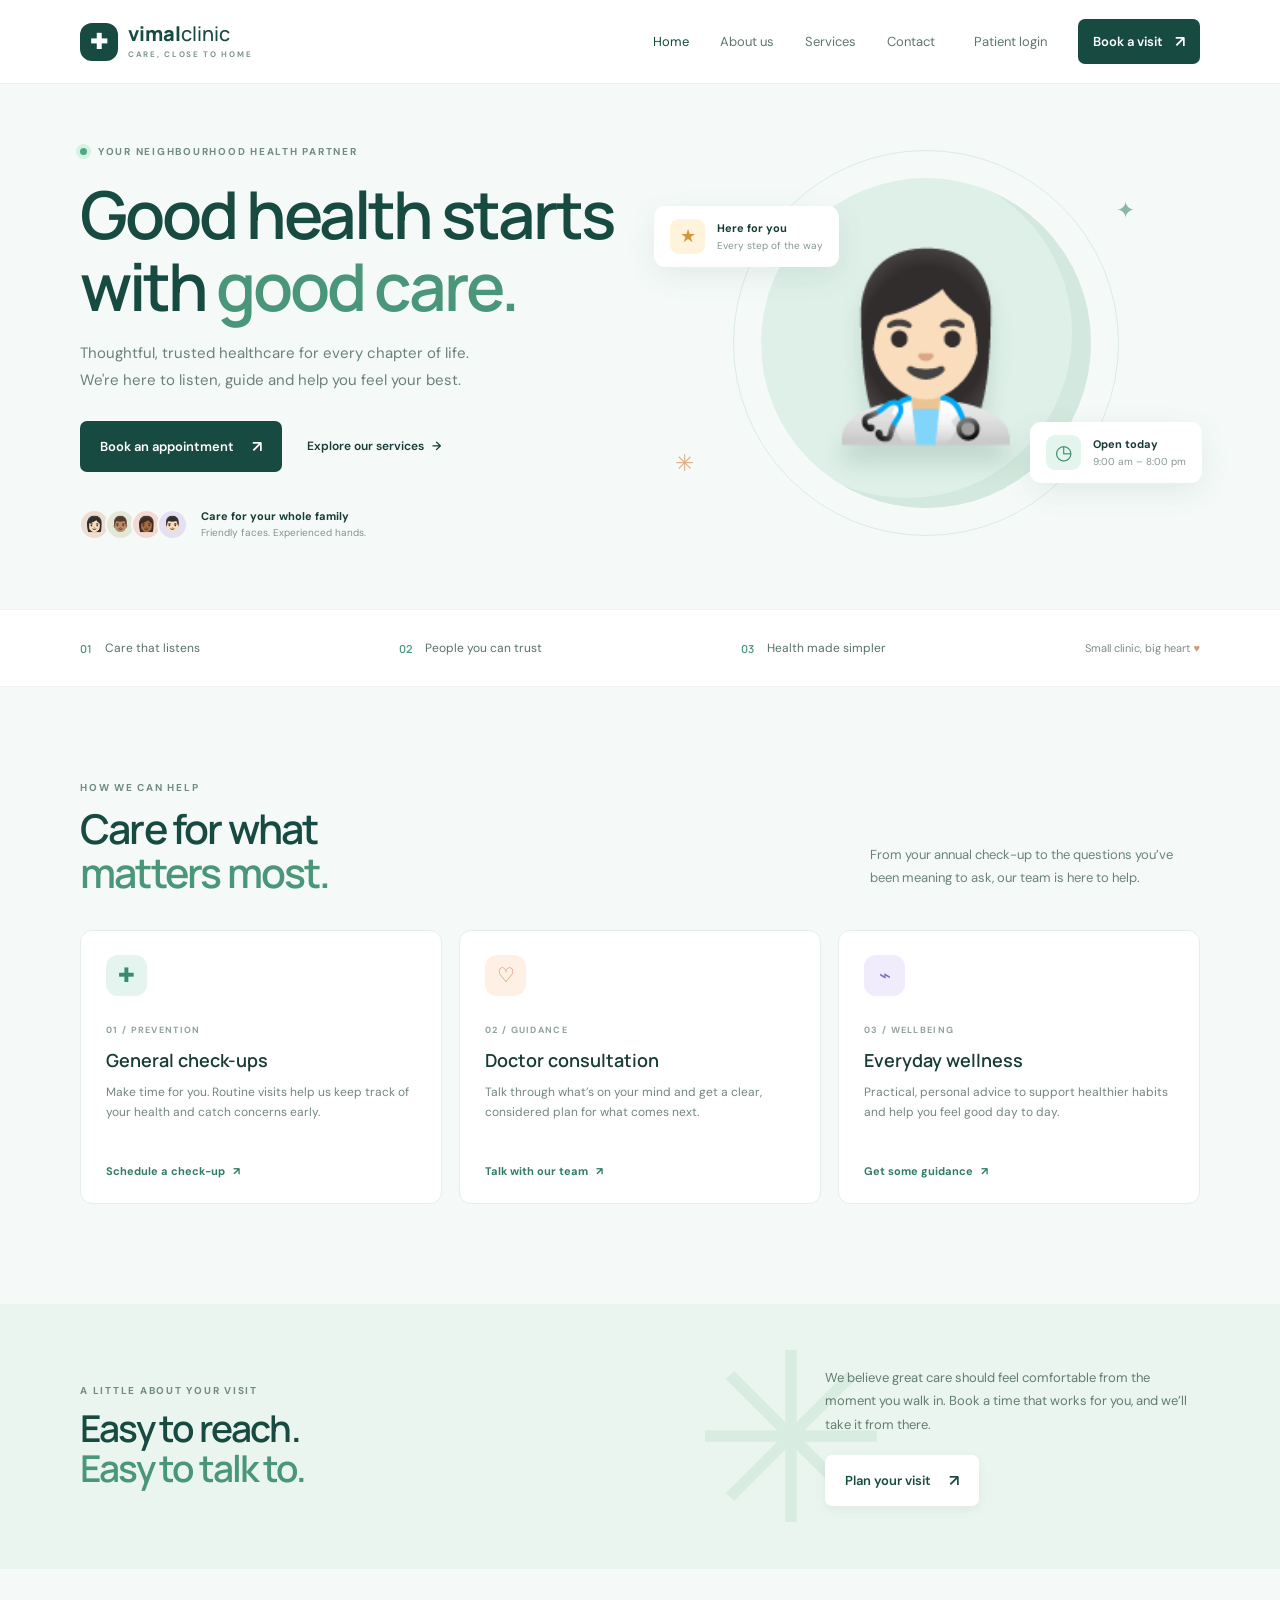
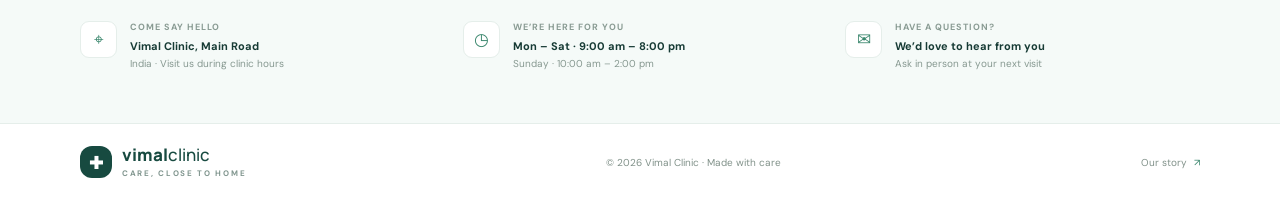
==== index.html @ 83ea6375 "Publish Vimal Clinic static website" ====
<!doctype html>
<html lang="en">
<head>
  <meta charset="utf-8"><meta name="viewport" content="width=device-width, initial-scale=1"><meta name="theme-color" content="#f5faf8">
  <meta name="description" content="Vimal Clinic — thoughtful, accessible family healthcare and easy appointment booking."><title>Vimal Clinic | Care that feels personal</title>
  <link rel="preconnect" href="https://fonts.googleapis.com"><link rel="preconnect" href="https://fonts.gstatic.com" crossorigin><link href="https://fonts.googleapis.com/css2?family=DM+Sans:wght@400;500;600;700&family=Manrope:wght@400;500;600;700;800&display=swap" rel="stylesheet"><link rel="stylesheet" href="style.css">
</head>
<body><header class="site-header"><a class="brand" href="index.html"><span class="brand-mark">✚</span><span>vimal<span class="brand-light">clinic</span><small>CARE, CLOSE TO HOME</small></span></a><button class="menu-toggle" aria-label="Toggle navigation">☰</button><nav class="nav"><a class="active" href="index.html">Home</a><a href="about.html">About us</a><a href="#services">Services</a><a href="#contact">Contact</a><a class="nav-login" href="login.html">Patient login</a><a class="button button-small" href="appointment.html">Book a visit <span>↗</span></a></nav></header>
<main><section class="hero wrap"><div class="hero-copy"><div class="eyebrow"><span class="live-dot"></span> YOUR NEIGHBOURHOOD HEALTH PARTNER</div><h1>Good health starts<br>with <em>good care.</em></h1><p class="hero-text">Thoughtful, trusted healthcare for every chapter of life. We're here to listen, guide and help you feel your best.</p><div class="hero-actions"><a class="button" href="appointment.html">Book an appointment <span>↗</span></a><a class="text-link" href="#services">Explore our services <span>→</span></a></div><div class="social-proof"><div class="avatar-stack"><span>👩🏻</span><span>👨🏽</span><span>👩🏾</span><span>👨🏻</span></div><div><strong>Care for your whole family</strong><small>Friendly faces. Experienced hands.</small></div></div></div><div class="hero-art"><div class="art-orbit"></div><div class="art-circle"><div class="doctor-emoji">👩🏻‍⚕️</div></div><div class="float-card card-rating"><span class="rating-star">★</span><div><strong>Here for you</strong><small>Every step of the way</small></div></div><div class="float-card card-hours"><span class="hours-icon">◷</span><div><strong>Open today</strong><small>9:00 am – 8:00 pm</small></div></div><div class="art-leaf leaf-one">✦</div><div class="art-leaf leaf-two">✳</div></div></section>
<section class="trust-strip"><div class="wrap trust-inner"><div><strong>01</strong><span>Care that listens</span></div><div><strong>02</strong><span>People you can trust</span></div><div><strong>03</strong><span>Health made simpler</span></div><div class="trust-note">Small clinic, big heart <span>♥</span></div></div></section>
<section class="section wrap" id="services"><div class="section-heading"><div><div class="eyebrow">HOW WE CAN HELP</div><h2>Care for what<br><em>matters most.</em></h2></div><p>From your annual check-up to the questions you’ve been meaning to ask, our team is here to help.</p></div><div class="service-grid"><article class="service-card"><div class="service-icon mint">✚</div><span class="service-number">01 / PREVENTION</span><h3>General check-ups</h3><p>Make time for you. Routine visits help us keep track of your health and catch concerns early.</p><a href="appointment.html">Schedule a check-up <span>↗</span></a></article><article class="service-card"><div class="service-icon peach">♡</div><span class="service-number">02 / GUIDANCE</span><h3>Doctor consultation</h3><p>Talk through what’s on your mind and get a clear, considered plan for what comes next.</p><a href="appointment.html">Talk with our team <span>↗</span></a></article><article class="service-card"><div class="service-icon lilac">⌁</div><span class="service-number">03 / WELLBEING</span><h3>Everyday wellness</h3><p>Practical, personal advice to support healthier habits and help you feel good day to day.</p><a href="appointment.html">Get some guidance <span>↗</span></a></article></div></section>
<section class="visit-band"><div class="wrap visit-inner"><div><div class="eyebrow">A LITTLE ABOUT YOUR VISIT</div><h2>Easy to reach.<br><em>Easy to talk to.</em></h2></div><div class="visit-details"><p>We believe great care should feel comfortable from the moment you walk in. Book a time that works for you, and we’ll take it from there.</p><a class="button button-light" href="appointment.html">Plan your visit <span>↗</span></a></div><div class="visit-sun">✳</div></div></section>
<section class="bottom-info wrap" id="contact"><div><span class="info-icon">⌖</span><div><small>COME SAY HELLO</small><strong>Vimal Clinic, Main Road</strong><p>India · Visit us during clinic hours</p></div></div><div><span class="info-icon">◷</span><div><small>WE’RE HERE FOR YOU</small><strong>Mon – Sat · 9:00 am – 8:00 pm</strong><p>Sunday · 10:00 am – 2:00 pm</p></div></div><div><span class="info-icon">✉</span><div><small>HAVE A QUESTION?</small><strong>We’d love to hear from you</strong><p>Ask in person at your next visit</p></div></div></section></main><footer class="footer"><div class="wrap footer-inner"><a class="brand brand-footer" href="index.html"><span class="brand-mark">✚</span><span>vimal<span class="brand-light">clinic</span><small>CARE, CLOSE TO HOME</small></span></a><span>© 2026 Vimal Clinic · Made with care</span><a href="about.html">Our story <span>↗</span></a></div></footer><script src="app.js"></script></body></html>
---- style.css ----
:root{--ink:#173b35;--deep:#174a40;--green:#287c65;--muted:#6c817a;--pale:#f5faf8;--line:#e5eeea;--white:#fff;--peach:#fff0e6;--mint:#e3f5ee;--lilac:#f0ecfb}*{box-sizing:border-box}html{scroll-behavior:smooth}body{margin:0;background:var(--pale);color:var(--ink);font-family:'DM Sans',sans-serif;-webkit-font-smoothing:antialiased}a{color:inherit;text-decoration:none}.wrap{width:min(1120px,calc(100% - 64px));margin:auto}.site-header{height:84px;padding:0 max(32px,calc((100vw - 1120px)/2));display:flex;align-items:center;justify-content:space-between;background:rgba(255,255,255,.86);border-bottom:1px solid #e9f0ed;position:sticky;top:0;z-index:10;backdrop-filter:blur(14px)}.brand{display:flex;gap:10px;align-items:center;color:var(--deep);font:800 20px Manrope,sans-serif;line-height:1}.brand-mark{display:grid;place-items:center;background:var(--deep);color:white;border-radius:12px;width:38px;height:38px;font-size:21px}.brand-light{font-weight:500}.brand small{display:block;font:700 8px 'DM Sans',sans-serif;letter-spacing:1.7px;color:#81968f;margin-top:5px}.nav{display:flex;align-items:center;gap:31px;font-size:13px;color:#60766f}.nav>a:not(.button):hover,.nav .active{color:var(--deep)}.nav-login{margin-left:8px}.button{display:inline-flex;align-items:center;justify-content:center;gap:18px;background:var(--deep);color:white;border:0;border-radius:7px;padding:15px 20px;font:600 13px 'DM Sans',sans-serif;cursor:pointer;transition:.2s}.button:hover{background:#246958;transform:translateY(-1px)}.button span{font-size:16px}.button-small{padding:12px 15px;gap:12px}.menu-toggle{display:none;background:none;border:0;color:var(--ink);font-size:23px}.hero{min-height:525px;display:grid;grid-template-columns:1fr 1fr;align-items:center;gap:22px;padding-top:47px;padding-bottom:55px}.eyebrow{font-size:10px;font-weight:700;letter-spacing:1.75px;color:#718b81}.live-dot{display:inline-block;background:#4aab83;border-radius:50%;width:7px;height:7px;margin-right:7px;box-shadow:0 0 0 4px #d9f0e5}.hero h1,.section h2,.visit-band h2,.page-hero h1{font:600 clamp(43px,5.2vw,66px)/1.08 Manrope,sans-serif;letter-spacing:-3px;margin:21px 0 18px;color:var(--deep)}h1 em,h2 em{font-style:normal;color:#4a967b}.hero-text{font-size:15px;line-height:1.8;color:var(--muted);max-width:425px;margin-bottom:27px}.hero-actions{display:flex;align-items:center;gap:25px}.text-link{font-size:12px;font-weight:600}.text-link span{margin-left:5px}.social-proof{display:flex;align-items:center;gap:13px;margin-top:37px}.avatar-stack{display:flex;padding-left:4px}.avatar-stack span{width:31px;height:31px;margin-left:-5px;border-radius:50%;background:#edddd2;border:2px solid var(--pale);display:grid;place-items:center;font-size:15px}.avatar-stack span:nth-child(2){background:#e3e9d6}.avatar-stack span:nth-child(3){background:#f4d9d2}.avatar-stack span:nth-child(4){background:#e5e0f1}.social-proof strong,.social-proof small{display:block}.social-proof strong{font-size:11px}.social-proof small{font-size:10px;color:#81948d;margin-top:3px}.hero-art{min-height:390px;position:relative;display:grid;place-items:center}.art-circle{width:330px;height:330px;background:#dff0e9;border-radius:50%;position:relative;z-index:1;display:grid;place-items:center;box-shadow:inset -19px -10px 0 #d3e9df}.art-orbit{width:386px;height:386px;border:1px solid #dcebe4;border-radius:50%;position:absolute}.doctor-emoji{font-size:176px;filter:drop-shadow(0 19px 11px #96b6a866);transform:translateY(4px)}.float-card{position:absolute;z-index:2;background:white;display:flex;align-items:center;gap:12px;padding:13px 16px;border-radius:11px;box-shadow:0 9px 30px #1c594117}.float-card strong,.float-card small{display:block}.float-card strong{font-size:11px}.float-card small{font-size:10px;color:#85978f;margin-top:4px}.card-rating{top:58px;left:3px}.card-hours{bottom:55px;right:-2px}.rating-star{display:grid;place-items:center;background:#fff3db;color:#d2973d;border-radius:9px;width:35px;height:35px;font-size:18px}.hours-icon{display:grid;place-items:center;background:#e4f5ed;color:#398a6e;border-radius:9px;width:35px;height:35px;font-size:20px}.art-leaf{position:absolute;color:#8bb8a4;font-size:23px}.leaf-one{top:47px;right:65px}.leaf-two{bottom:60px;left:24px;color:#e0ad89}.trust-strip{background:white;border-block:1px solid #edf2ef}.trust-inner{min-height:76px;display:flex;align-items:center;justify-content:space-between}.trust-inner>div:not(.trust-note){display:flex;align-items:center;gap:13px;font-size:12px;color:#587168}.trust-inner strong{font:600 11px Manrope;color:#4b987b}.trust-note{font-size:11px;color:#7a8d85}.trust-note span{color:#d89578}.section{padding-top:94px;padding-bottom:100px}.section-heading{display:flex;justify-content:space-between;align-items:end;margin-bottom:35px}.section h2,.visit-band h2{font-size:41px;letter-spacing:-1.8px;margin:12px 0 0}.section-heading>p{max-width:330px;color:var(--muted);font-size:13px;line-height:1.8;margin-bottom:5px}.service-grid{display:grid;grid-template-columns:repeat(3,1fr);gap:17px}.service-card{background:white;border:1px solid var(--line);border-radius:12px;padding:24px 25px 23px;min-height:245px;transition:.2s}.service-card:hover{transform:translateY(-4px);box-shadow:0 12px 32px #1b584d0d}.service-icon{width:41px;height:41px;display:grid;place-items:center;border-radius:12px;font-size:20px;margin-bottom:21px}.mint{background:var(--mint);color:#398b70}.peach{background:var(--peach);color:#d48360}.lilac{background:var(--lilac);color:#8070bb}.service-number{font-size:9px;letter-spacing:1.3px;color:#91a39b;font-weight:700}.service-card h3{font:600 18px Manrope,sans-serif;margin:10px 0}.service-card p{font-size:12px;line-height:1.7;color:#73867f;min-height:61px;margin:0 0 16px}.service-card>a{font-size:11px;font-weight:700;color:#317c64}.service-card>a span{margin-left:5px}.visit-band{background:#eaf5ef;overflow:hidden}.visit-inner{min-height:265px;display:flex;align-items:center;justify-content:space-between;position:relative}.visit-band h2{font-size:37px}.visit-details{max-width:375px;position:relative;z-index:1}.visit-details p{font-size:13px;line-height:1.8;color:#637d72;margin:0 0 19px}.button-light{background:white;color:var(--deep);box-shadow:0 4px 12px #255f4d10}.button-light:hover{background:#f8fffb}.visit-sun{position:absolute;font-size:236px;color:#d9ece2;right:310px;top:-16px}.bottom-info{display:grid;grid-template-columns:repeat(3,1fr);gap:28px;padding-top:52px;padding-bottom:53px}.bottom-info>div{display:flex;gap:13px;align-items:flex-start}.info-icon{background:white;border:1px solid var(--line);border-radius:9px;color:#39866c;width:37px;height:37px;display:grid;place-items:center;font-size:17px}.bottom-info small,.bottom-info strong,.bottom-info p{display:block}.bottom-info small{font-size:9px;letter-spacing:1px;color:#899b93;font-weight:700}.bottom-info strong{font-size:11px;margin-top:6px}.bottom-info p{font-size:10px;color:#869890;margin:4px 0 0}.footer{background:white;border-top:1px solid var(--line)}.footer-inner{height:77px;display:flex;align-items:center;justify-content:space-between}.brand-footer{font-size:17px}.brand-footer .brand-mark{width:32px;height:32px;font-size:17px}.footer-inner>span,.footer-inner>a:last-child{font-size:10px;color:#809189}.footer-inner>a:last-child span{margin-left:4px;color:#39866c}
.page-hero{padding:74px 0 36px;text-align:center}.page-hero h1{font-size:48px}.page-hero p{max-width:560px;margin:0 auto;color:var(--muted);line-height:1.8}.content-panel{background:white;border:1px solid var(--line);border-radius:14px;padding:36px;margin:0 auto 70px;max-width:850px;line-height:1.8;color:#647a71}.content-panel h2,.content-panel h3{color:var(--deep);font-family:Manrope,sans-serif}.content-panel h2{font-size:25px}.content-panel h3{font-size:17px;margin-bottom:3px}.content-panel p{font-size:14px}.form-wrap{max-width:510px;margin:55px auto 85px;padding:0 22px}.form-card{background:white;border:1px solid var(--line);border-radius:15px;padding:35px;box-shadow:0 14px 42px #1e5d4c0a}.form-card h1{font:700 29px Manrope,sans-serif;letter-spacing:-1px;color:var(--deep);margin:0 0 8px}.form-card>p{font-size:13px;line-height:1.65;color:var(--muted);margin:0 0 23px}.form-card label{display:block;font-size:11px;font-weight:700;color:#526c62;margin:16px 0 7px}.form-card input,.form-card select,.form-card textarea{width:100%;border:1px solid #dce8e2;border-radius:7px;padding:12px 13px;font:13px 'DM Sans',sans-serif;color:var(--ink);background:#fcfefd;outline:none}.form-card input:focus,.form-card select:focus,.form-card textarea:focus{border-color:#6baa8d;box-shadow:0 0 0 3px #e0f3e9}.form-card .button{width:100%;margin-top:21px}.form-switch{text-align:center;color:#788b83;font-size:12px;margin:18px 0 0}.form-switch a{color:#27775f;font-weight:700}.form-message{display:none;padding:11px 13px;border-radius:7px;margin-top:14px;font-size:12px}.form-message.show{display:block}.form-message.error{background:#fff0ec;color:#a14e37}.form-message.success{background:#eaf6ef;color:#28674f}.form-row{display:grid;grid-template-columns:1fr 1fr;gap:14px}.form-card textarea{min-height:90px;resize:vertical}.loading{opacity:.7;pointer-events:none}
@media(max-width:780px){.wrap{width:min(100% - 38px,560px)}.site-header{height:70px;padding:0 20px}.menu-toggle{display:block}.nav{display:none;position:absolute;top:69px;left:0;right:0;background:white;padding:20px;box-shadow:0 12px 20px #173b3510;flex-direction:column;align-items:stretch;gap:18px}.nav.open{display:flex}.nav .button{align-self:flex-start}.hero{grid-template-columns:1fr;padding-top:55px;gap:0}.hero h1{font-size:51px}.hero-art{min-height:335px;margin-top:3px}.art-circle{width:270px;height:270px}.art-orbit{width:320px;height:320px}.doctor-emoji{font-size:145px}.card-rating{left:0;top:36px}.card-hours{right:0;bottom:31px}.trust-inner{padding:18px 0;display:grid;grid-template-columns:1fr 1fr;gap:17px}.trust-note{display:none}.section{padding:69px 0}.section-heading{display:block}.section-heading>p{margin-top:16px}.service-grid{grid-template-columns:1fr}.service-card{min-height:0}.service-card p{min-height:0}.visit-inner{display:block;padding:45px 0;min-height:0}.visit-details{margin-top:22px}.visit-sun{right:0;top:0;font-size:170px}.bottom-info{grid-template-columns:1fr;gap:22px;padding:38px 0}.footer-inner{height:auto;min-height:76px;gap:10px;flex-wrap:wrap;padding-top:17px;padding-bottom:17px}.footer-inner>span{order:3;width:100%}.page-hero{padding:54px 19px 30px}.page-hero h1{font-size:39px}.content-panel{margin:0 19px 50px;padding:25px}.form-wrap{margin-top:35px}.form-card{padding:27px 23px}}
@media(max-width:380px){.hero h1{font-size:44px}.hero-actions{gap:15px}.hero-actions .button{padding:13px 14px}.text-link{font-size:11px}.form-row{grid-template-columns:1fr;gap:0}}
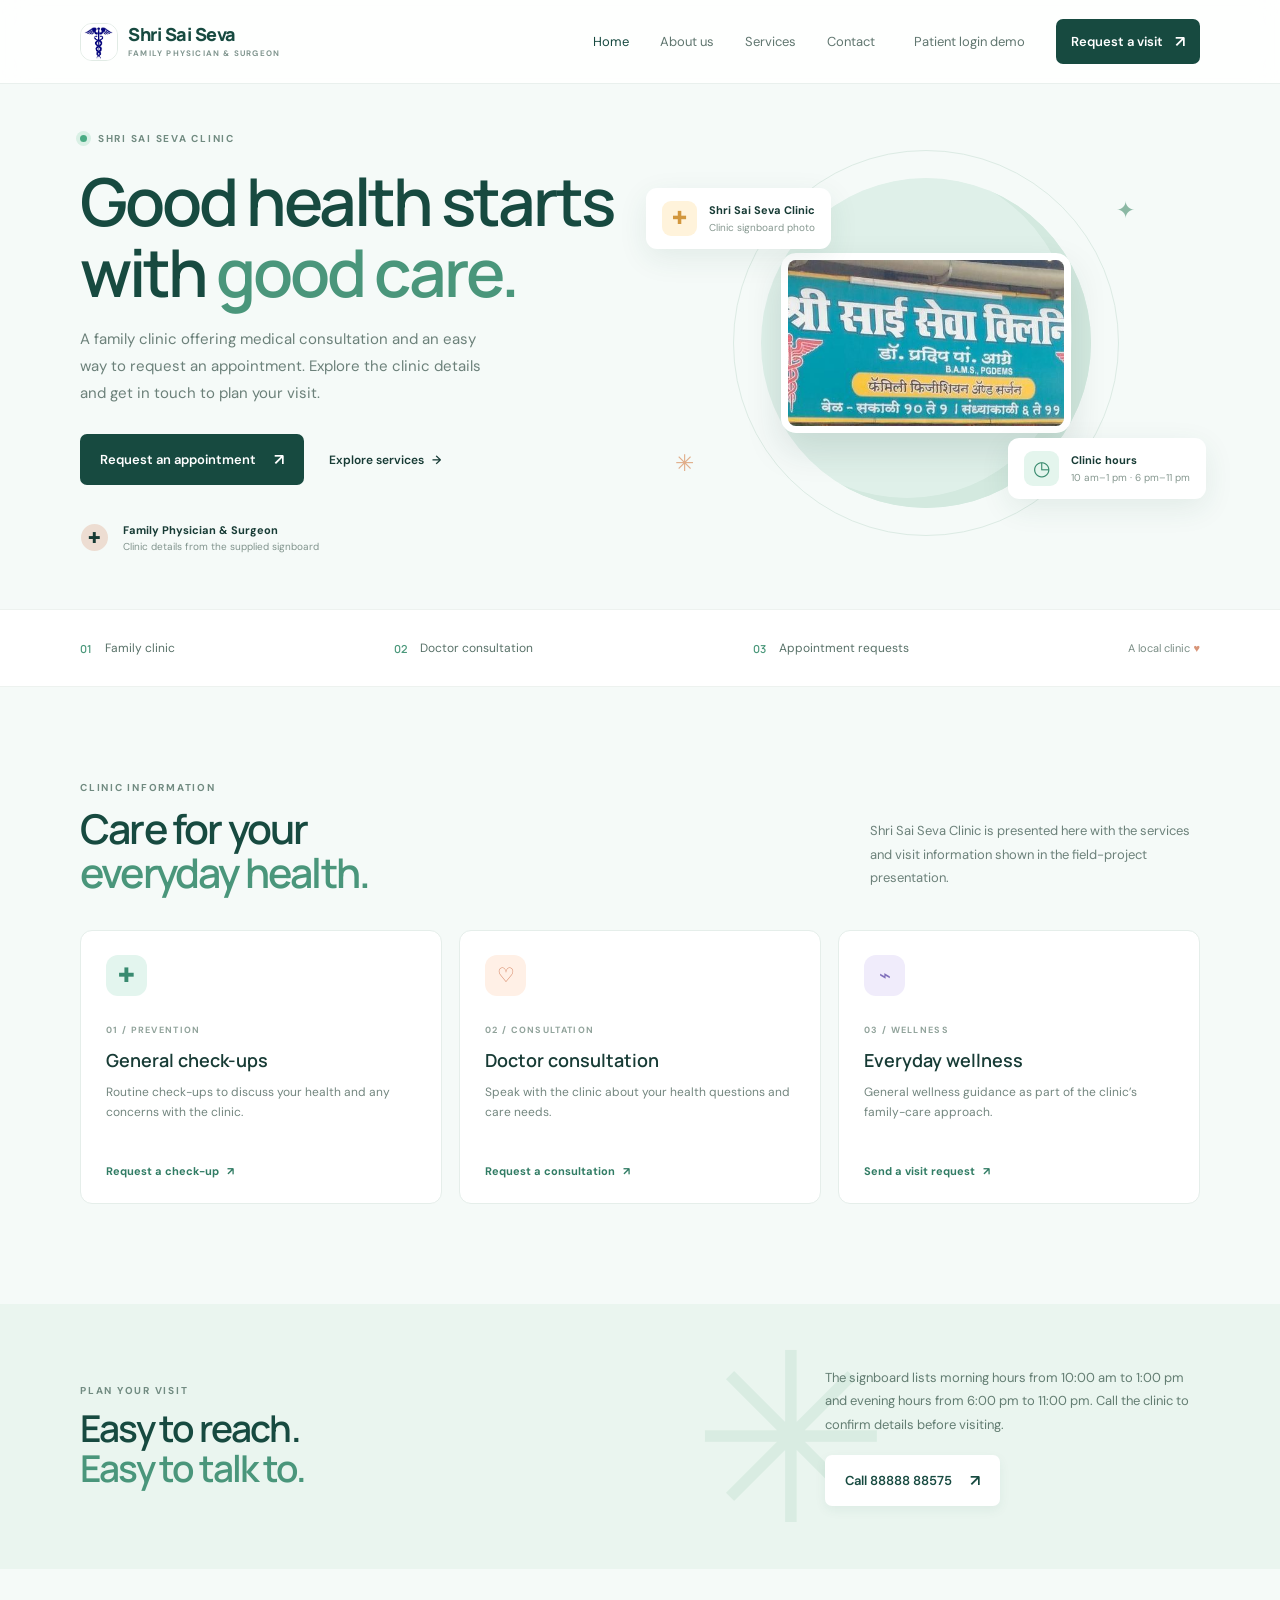
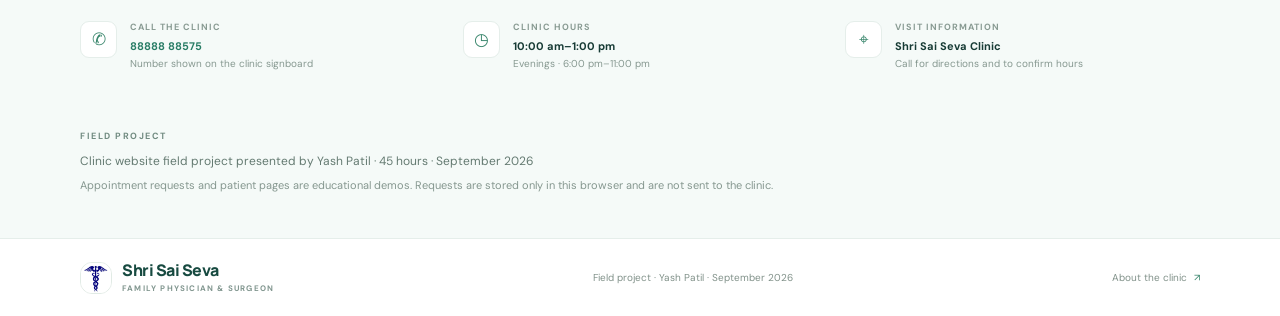
==== commit d9bd5d4a: "Update site for Shri Sai Seva Clinic" ====
--- a/index.html
+++ b/index.html
@@ -2,12 +2,21 @@
 <html lang="en">
 <head>
   <meta charset="utf-8"><meta name="viewport" content="width=device-width, initial-scale=1"><meta name="theme-color" content="#f5faf8">
-  <meta name="description" content="Vimal Clinic — thoughtful, accessible family healthcare and easy appointment booking."><title>Vimal Clinic | Care that feels personal</title>
-  <link rel="preconnect" href="https://fonts.googleapis.com"><link rel="preconnect" href="https://fonts.gstatic.com" crossorigin><link href="https://fonts.googleapis.com/css2?family=DM+Sans:wght@400;500;600;700&family=Manrope:wght@400;500;600;700;800&display=swap" rel="stylesheet"><link rel="stylesheet" href="style.css">
+  <meta name="description" content="Shri Sai Seva Clinic — family physician and surgeon. Find clinic information and request a visit.">
+  <title>Shri Sai Seva Clinic | Family Physician &amp; Surgeon</title>
+  <link rel="preconnect" href="https://fonts.googleapis.com"><link rel="preconnect" href="https://fonts.gstatic.com" crossorigin><link href="https://fonts.googleapis.com/css2?family=DM+Sans:wght@400;500;600;700&family=Manrope:wght@400;500;600;700;800&display=swap" rel="stylesheet">
+  <link rel="stylesheet" href="style.css"><link rel="stylesheet" href="clinic.css">
 </head>
-<body><header class="site-header"><a class="brand" href="index.html"><span class="brand-mark">✚</span><span>vimal<span class="brand-light">clinic</span><small>CARE, CLOSE TO HOME</small></span></a><button class="menu-toggle" aria-label="Toggle navigation">☰</button><nav class="nav"><a class="active" href="index.html">Home</a><a href="about.html">About us</a><a href="#services">Services</a><a href="#contact">Contact</a><a class="nav-login" href="login.html">Patient login</a><a class="button button-small" href="appointment.html">Book a visit <span>↗</span></a></nav></header>
-<main><section class="hero wrap"><div class="hero-copy"><div class="eyebrow"><span class="live-dot"></span> YOUR NEIGHBOURHOOD HEALTH PARTNER</div><h1>Good health starts<br>with <em>good care.</em></h1><p class="hero-text">Thoughtful, trusted healthcare for every chapter of life. We're here to listen, guide and help you feel your best.</p><div class="hero-actions"><a class="button" href="appointment.html">Book an appointment <span>↗</span></a><a class="text-link" href="#services">Explore our services <span>→</span></a></div><div class="social-proof"><div class="avatar-stack"><span>👩🏻</span><span>👨🏽</span><span>👩🏾</span><span>👨🏻</span></div><div><strong>Care for your whole family</strong><small>Friendly faces. Experienced hands.</small></div></div></div><div class="hero-art"><div class="art-orbit"></div><div class="art-circle"><div class="doctor-emoji">👩🏻‍⚕️</div></div><div class="float-card card-rating"><span class="rating-star">★</span><div><strong>Here for you</strong><small>Every step of the way</small></div></div><div class="float-card card-hours"><span class="hours-icon">◷</span><div><strong>Open today</strong><small>9:00 am – 8:00 pm</small></div></div><div class="art-leaf leaf-one">✦</div><div class="art-leaf leaf-two">✳</div></div></section>
-<section class="trust-strip"><div class="wrap trust-inner"><div><strong>01</strong><span>Care that listens</span></div><div><strong>02</strong><span>People you can trust</span></div><div><strong>03</strong><span>Health made simpler</span></div><div class="trust-note">Small clinic, big heart <span>♥</span></div></div></section>
-<section class="section wrap" id="services"><div class="section-heading"><div><div class="eyebrow">HOW WE CAN HELP</div><h2>Care for what<br><em>matters most.</em></h2></div><p>From your annual check-up to the questions you’ve been meaning to ask, our team is here to help.</p></div><div class="service-grid"><article class="service-card"><div class="service-icon mint">✚</div><span class="service-number">01 / PREVENTION</span><h3>General check-ups</h3><p>Make time for you. Routine visits help us keep track of your health and catch concerns early.</p><a href="appointment.html">Schedule a check-up <span>↗</span></a></article><article class="service-card"><div class="service-icon peach">♡</div><span class="service-number">02 / GUIDANCE</span><h3>Doctor consultation</h3><p>Talk through what’s on your mind and get a clear, considered plan for what comes next.</p><a href="appointment.html">Talk with our team <span>↗</span></a></article><article class="service-card"><div class="service-icon lilac">⌁</div><span class="service-number">03 / WELLBEING</span><h3>Everyday wellness</h3><p>Practical, personal advice to support healthier habits and help you feel good day to day.</p><a href="appointment.html">Get some guidance <span>↗</span></a></article></div></section>
-<section class="visit-band"><div class="wrap visit-inner"><div><div class="eyebrow">A LITTLE ABOUT YOUR VISIT</div><h2>Easy to reach.<br><em>Easy to talk to.</em></h2></div><div class="visit-details"><p>We believe great care should feel comfortable from the moment you walk in. Book a time that works for you, and we’ll take it from there.</p><a class="button button-light" href="appointment.html">Plan your visit <span>↗</span></a></div><div class="visit-sun">✳</div></div></section>
-<section class="bottom-info wrap" id="contact"><div><span class="info-icon">⌖</span><div><small>COME SAY HELLO</small><strong>Vimal Clinic, Main Road</strong><p>India · Visit us during clinic hours</p></div></div><div><span class="info-icon">◷</span><div><small>WE’RE HERE FOR YOU</small><strong>Mon – Sat · 9:00 am – 8:00 pm</strong><p>Sunday · 10:00 am – 2:00 pm</p></div></div><div><span class="info-icon">✉</span><div><small>HAVE A QUESTION?</small><strong>We’d love to hear from you</strong><p>Ask in person at your next visit</p></div></div></section></main><footer class="footer"><div class="wrap footer-inner"><a class="brand brand-footer" href="index.html"><span class="brand-mark">✚</span><span>vimal<span class="brand-light">clinic</span><small>CARE, CLOSE TO HOME</small></span></a><span>© 2026 Vimal Clinic · Made with care</span><a href="about.html">Our story <span>↗</span></a></div></footer><script src="app.js"></script></body></html>
+<body>
+<header class="site-header"><a class="brand" href="index.html"><span class="brand-mark"><img src="assets/evidence-symbol.png" alt=""></span><span>Shri Sai Seva<small>FAMILY PHYSICIAN &amp; SURGEON</small></span></a><button class="menu-toggle" aria-label="Toggle navigation">☰</button><nav class="nav"><a class="active" href="index.html">Home</a><a href="about.html">About us</a><a href="#services">Services</a><a href="#contact">Contact</a><a class="nav-login" href="login.html">Patient login demo</a><a class="button button-small" href="appointment.html">Request a visit <span>↗</span></a></nav></header>
+<main>
+<section class="hero wrap"><div class="hero-copy"><div class="eyebrow"><span class="live-dot"></span> SHRI SAI SEVA CLINIC</div><h1>Good health starts<br>with <em>good care.</em></h1><p class="hero-text">A family clinic offering medical consultation and an easy way to request an appointment. Explore the clinic details and get in touch to plan your visit.</p><div class="hero-actions"><a class="button" href="appointment.html">Request an appointment <span>↗</span></a><a class="text-link" href="#services">Explore services <span>→</span></a></div><div class="social-proof"><div class="avatar-stack"><span>✚</span></div><div><strong>Family Physician &amp; Surgeon</strong><small>Clinic details from the supplied signboard</small></div></div></div>
+<div class="hero-art"><div class="art-orbit"></div><div class="art-circle"><img class="clinic-photo" src="assets/evidence-photo.jpg" alt="Shri Sai Seva Clinic signboard"></div><div class="float-card card-rating"><span class="rating-star">✚</span><div><strong>Shri Sai Seva Clinic</strong><small>Clinic signboard photo</small></div></div><div class="float-card card-hours"><span class="hours-icon">◷</span><div><strong>Clinic hours</strong><small>10 am–1 pm · 6 pm–11 pm</small></div></div><div class="art-leaf leaf-one">✦</div><div class="art-leaf leaf-two">✳</div></div></section>
+<section class="trust-strip"><div class="wrap trust-inner"><div><strong>01</strong><span>Family clinic</span></div><div><strong>02</strong><span>Doctor consultation</span></div><div><strong>03</strong><span>Appointment requests</span></div><div class="trust-note">A local clinic <span>♥</span></div></div></section>
+<section class="section wrap" id="services"><div class="section-heading"><div><div class="eyebrow">CLINIC INFORMATION</div><h2>Care for your<br><em>everyday health.</em></h2></div><p>Shri Sai Seva Clinic is presented here with the services and visit information shown in the field-project presentation.</p></div><div class="service-grid"><article class="service-card"><div class="service-icon mint">✚</div><span class="service-number">01 / PREVENTION</span><h3>General check-ups</h3><p>Routine check-ups to discuss your health and any concerns with the clinic.</p><a href="appointment.html">Request a check-up <span>↗</span></a></article><article class="service-card"><div class="service-icon peach">♡</div><span class="service-number">02 / CONSULTATION</span><h3>Doctor consultation</h3><p>Speak with the clinic about your health questions and care needs.</p><a href="appointment.html">Request a consultation <span>↗</span></a></article><article class="service-card"><div class="service-icon lilac">⌁</div><span class="service-number">03 / WELLNESS</span><h3>Everyday wellness</h3><p>General wellness guidance as part of the clinic’s family-care approach.</p><a href="appointment.html">Send a visit request <span>↗</span></a></article></div></section>
+<section class="visit-band"><div class="wrap visit-inner"><div><div class="eyebrow">PLAN YOUR VISIT</div><h2>Easy to reach.<br><em>Easy to talk to.</em></h2></div><div class="visit-details"><p>The signboard lists morning hours from 10:00 am to 1:00 pm and evening hours from 6:00 pm to 11:00 pm. Call the clinic to confirm details before visiting.</p><a class="button button-light" href="tel:8888888575">Call 88888 88575 <span>↗</span></a></div><div class="visit-sun">✳</div></div></section>
+<section class="bottom-info wrap" id="contact"><div><span class="info-icon">✆</span><div><small>CALL THE CLINIC</small><a class="info-phone" href="tel:8888888575"><strong>88888 88575</strong></a><p>Number shown on the clinic signboard</p></div></div><div><span class="info-icon">◷</span><div><small>CLINIC HOURS</small><strong>10:00 am–1:00 pm</strong><p>Evenings · 6:00 pm–11:00 pm</p></div></div><div><span class="info-icon">⌖</span><div><small>VISIT INFORMATION</small><strong>Shri Sai Seva Clinic</strong><p>Call for directions and to confirm hours</p></div></div></section>
+<section class="project-note wrap"><span>FIELD PROJECT</span><p>Clinic website field project presented by Yash Patil · 45 hours · September 2026</p><small>Appointment requests and patient pages are educational demos. Requests are stored only in this browser and are not sent to the clinic.</small></section>
+</main>
+<footer class="footer"><div class="wrap footer-inner"><a class="brand brand-footer" href="index.html"><span class="brand-mark"><img src="assets/evidence-symbol.png" alt=""></span><span>Shri Sai Seva<small>FAMILY PHYSICIAN &amp; SURGEON</small></span></a><span>Field project · Yash Patil · September 2026</span><a href="about.html">About the clinic <span>↗</span></a></div></footer><script src="app.js"></script>
+</body></html>
--- a/clinic.css
+++ b/clinic.css
@@ -0,0 +1 @@
+:root{--ink:#173b35;--deep:#174a40}.brand-mark{background:#fff;border:1px solid #e1ebe5;overflow:hidden}.brand-mark img{width:100%;height:100%;object-fit:contain}.hero-art .art-circle{overflow:visible}.clinic-photo{width:min(290px,88vw);height:180px;object-fit:cover;border:7px solid white;border-radius:15px;box-shadow:0 16px 36px #173b3520}.card-rating{top:40px;left:-5px}.card-hours{bottom:39px;right:-6px}.info-phone,.inline-phone{color:#287c65;font-weight:700}.project-note{padding:0 0 44px;color:#647a71}.project-note>span{font-size:9px;font-weight:700;letter-spacing:1.5px;color:#718b81}.project-note p{margin:9px 0 4px;font-size:12px}.project-note small{font-size:11px;line-height:1.7;color:#85978f}.clinic-about{display:grid;grid-template-columns:1.05fr 1fr;gap:33px;align-items:center}.clinic-about>img{width:100%;height:300px;object-fit:cover;border-radius:10px}.clinic-about h2{margin-top:0}.clinic-about .caption{font-size:11px;color:#85978f}.form-card>p .inline-phone{white-space:nowrap}.brand{font-size:18px;letter-spacing:-.5px}.brand small{letter-spacing:1.2px}.brand-footer{font-size:16px}@media(max-width:780px){.clinic-photo{width:min(280px,78vw);height:162px}.clinic-about{grid-template-columns:1fr;gap:22px}.clinic-about>img{height:auto;max-height:340px}.project-note{padding-bottom:32px}}
